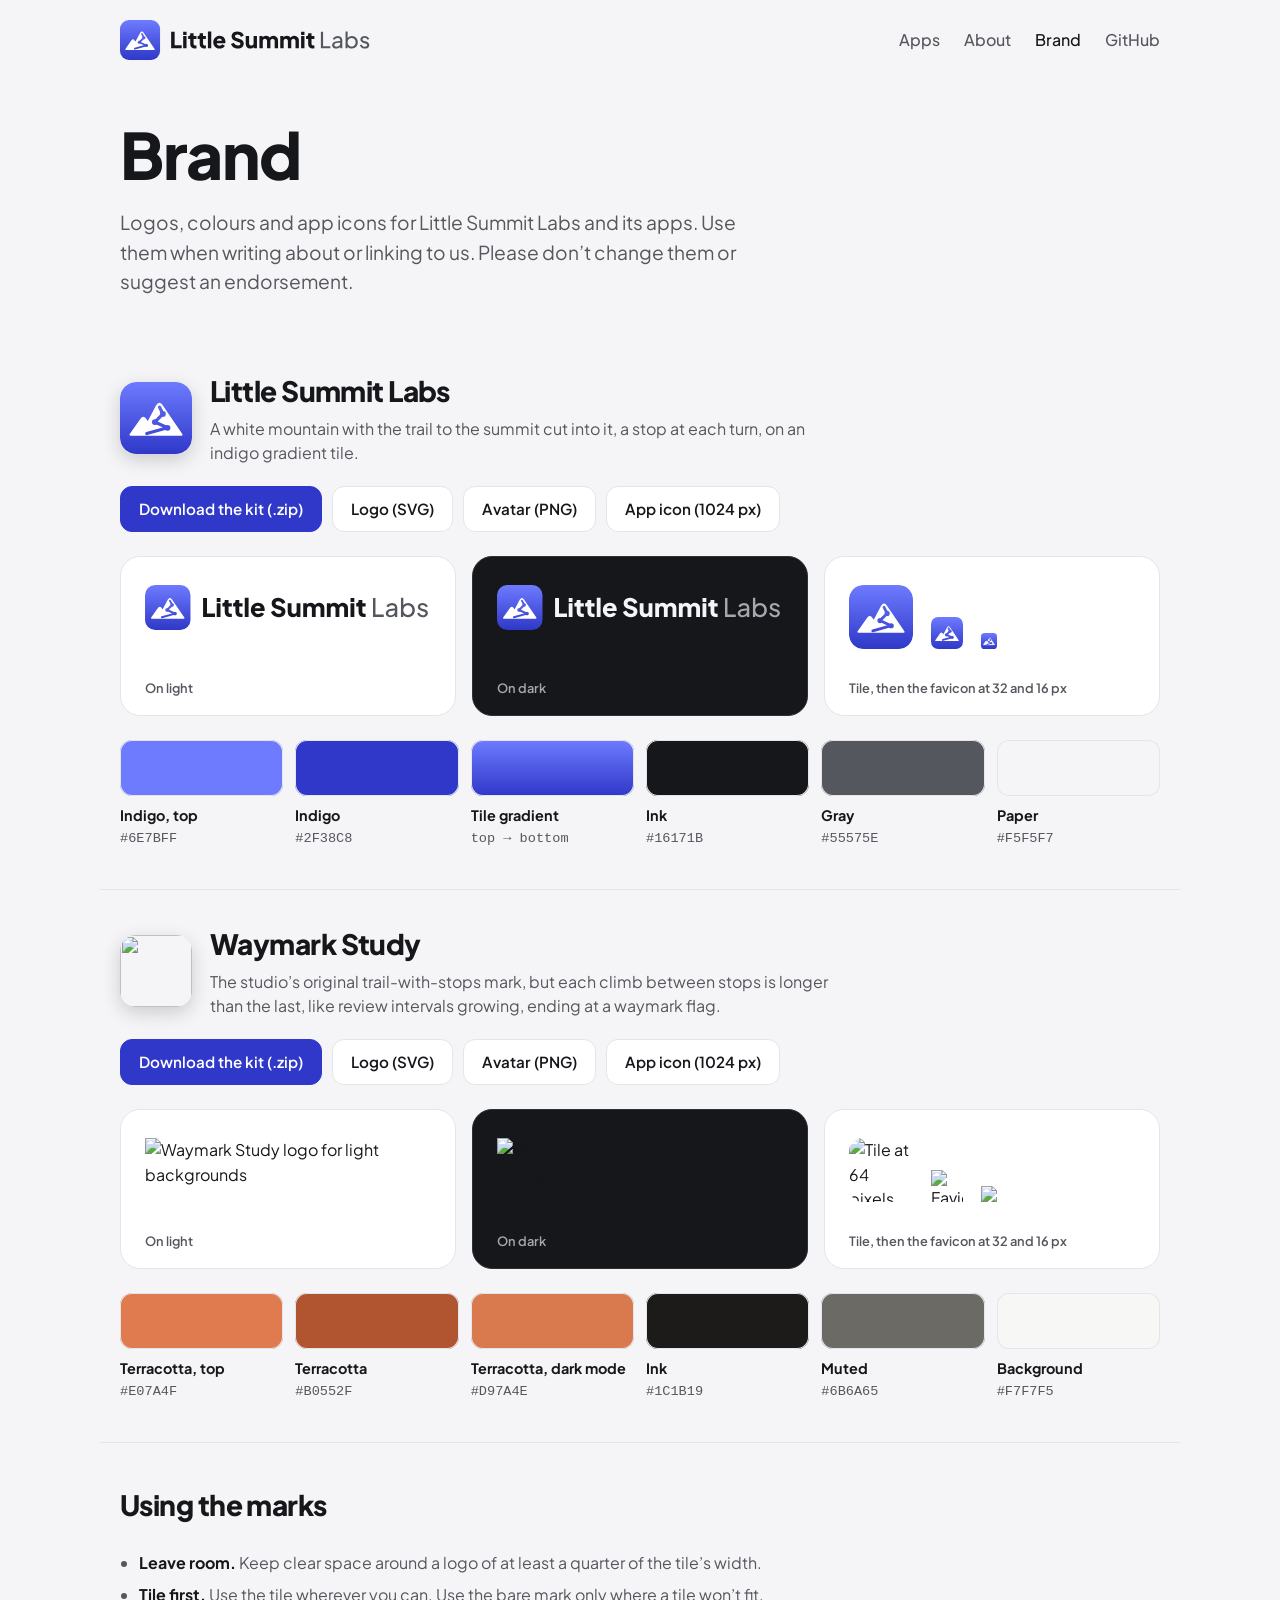
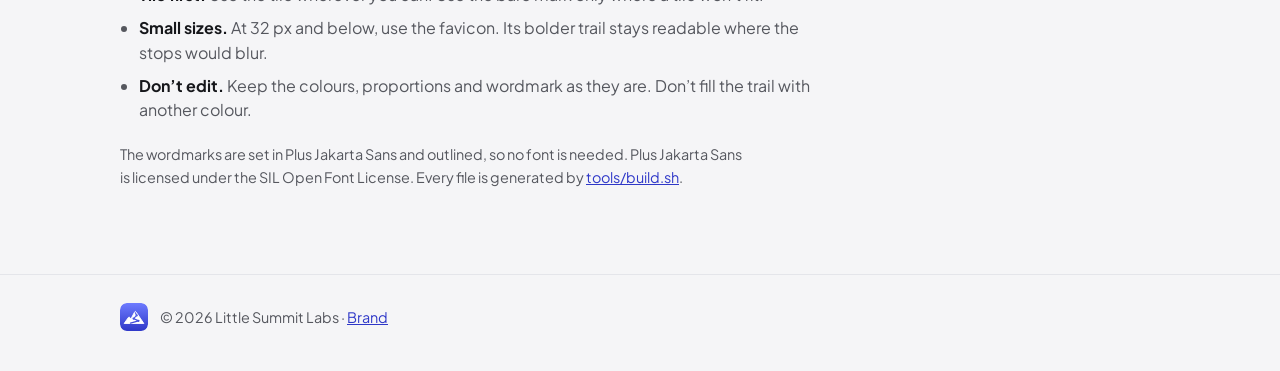
==== brand.html @ 04a77652 "Rename the studio to Little Summit Labs, with the summit mark The new mark is a solid white mountain" ====
<!doctype html>
<html lang="en">
<head>
  <meta charset="utf-8">
  <meta name="viewport" content="width=device-width, initial-scale=1">
  <title>Brand · Little Summit Labs</title>
  <meta name="description" content="Logos, colours and app icons for Little Summit Labs and Waymark Study, free to use when writing about them.">
  <meta name="theme-color" content="#2F38C8">

  <link rel="icon" href="favicon.svg" type="image/svg+xml">
  <link rel="icon" href="favicon.ico" sizes="16x16 32x32 48x48">
  <link rel="apple-touch-icon" href="apple-touch-icon.png">

  <meta property="og:type" content="website">
  <meta property="og:title" content="Brand · Little Summit Labs">
  <meta property="og:description" content="Logos, colours and app icons for Little Summit Labs and its apps.">
  <meta property="og:url" content="https://nmuschin.github.io/switchbacklabs/brand.html">
  <meta property="og:image" content="https://nmuschin.github.io/switchbacklabs/assets/social-card.png">
  <meta property="og:image:alt" content="The Little Summit Labs logo: a white mountain with a trail climbing to the summit, on an indigo tile">
  <meta name="twitter:card" content="summary_large_image">

  <link rel="preconnect" href="https://fonts.googleapis.com">
  <link rel="preconnect" href="https://fonts.gstatic.com" crossorigin>
  <link href="https://fonts.googleapis.com/css2?family=Plus+Jakarta+Sans:wght@400;500;700;800&display=swap" rel="stylesheet">
  <link rel="stylesheet" href="styles.css">
</head>
<body>
  <header class="site-header">
    <div class="wrap header-row">
      <a class="brand" href="./" aria-label="Little Summit Labs home">
        <picture>
          <source srcset="brand/little-summit-labs/svg/littlesummit-lockup-horizontal-dark.svg" media="(prefers-color-scheme: dark)">
          <img src="brand/little-summit-labs/svg/littlesummit-lockup-horizontal.svg" alt="Little Summit Labs" width="252" height="40">
        </picture>
      </a>
      <nav aria-label="Main">
        <a href="./#apps">Apps</a>
        <a href="./#about">About</a>
        <a href="brand.html" aria-current="page">Brand</a>
        <a href="https://github.com/nmuschin">GitHub</a>
      </nav>
    </div>
  </header>

  <main>
    <section class="hero hero-compact wrap">
      <h1>Brand</h1>
      <p class="lede">Logos, colours and app icons for Little Summit Labs and its apps. Use them when writing about or linking to us. Please don’t change them or suggest an endorsement.</p>
    </section>

    <section class="kit wrap" aria-labelledby="sb-title">
      <div class="kit-head">
        <img class="kit-tile" src="brand/little-summit-labs/svg/littlesummit-tile.svg" alt="" width="72" height="72">
        <div>
          <h2 id="sb-title">Little Summit Labs</h2>
          <p>A white mountain with the trail to the summit cut into it, a stop at each turn, on an indigo gradient tile.</p>
        </div>
      </div>
      <div class="downloads">
        <a class="button primary" href="brand/downloads/little-summit-labs-brand.zip" download>Download the kit (.zip)</a>
        <a class="button" href="brand/little-summit-labs/svg/littlesummit-lockup-horizontal.svg" download>Logo (SVG)</a>
        <a class="button" href="brand/little-summit-labs/png/littlesummit-avatar-400.png" download>Avatar (PNG)</a>
        <a class="button" href="brand/little-summit-labs/png/app-icon-1024.png" download>App icon (1024 px)</a>
      </div>

      <div class="previews">
        <figure class="preview light">
          <img src="brand/little-summit-labs/svg/littlesummit-lockup-horizontal.svg" alt="Little Summit Labs logo for light backgrounds" width="315" height="50">
          <figcaption>On light</figcaption>
        </figure>
        <figure class="preview dark">
          <img src="brand/little-summit-labs/svg/littlesummit-lockup-horizontal-dark.svg" alt="Little Summit Labs logo for dark backgrounds" width="315" height="50">
          <figcaption>On dark</figcaption>
        </figure>
        <figure class="preview light sizes">
          <div class="size-row">
            <img src="brand/little-summit-labs/svg/littlesummit-tile.svg" alt="Tile at 64 pixels" width="64" height="64">
            <img src="brand/little-summit-labs/svg/favicon.svg" alt="Favicon at 32 pixels" width="32" height="32">
            <img src="brand/little-summit-labs/svg/favicon.svg" alt="Favicon at 16 pixels" width="16" height="16">
          </div>
          <figcaption>Tile, then the favicon at 32 and 16 px</figcaption>
        </figure>
      </div>

      <ul class="swatches" aria-label="Little Summit Labs colours">
        <li><span class="chip" style="background: #6e7bff"></span><b>Indigo, top</b><code>#6E7BFF</code></li>
        <li><span class="chip" style="background: #2f38c8"></span><b>Indigo</b><code>#2F38C8</code></li>
        <li><span class="chip" style="background: linear-gradient(180deg, #6e7bff, #2f38c8)"></span><b>Tile gradient</b><code>top → bottom</code></li>
        <li><span class="chip" style="background: #16171b"></span><b>Ink</b><code>#16171B</code></li>
        <li><span class="chip" style="background: #55575e"></span><b>Gray</b><code>#55575E</code></li>
        <li><span class="chip" style="background: #f5f5f7"></span><b>Paper</b><code>#F5F5F7</code></li>
      </ul>
    </section>

    <section class="kit wrap" aria-labelledby="ws-title">
      <div class="kit-head">
        <img class="kit-tile" src="brand/waymark-study/svg/waymark-tile.svg" alt="" width="72" height="72">
        <div>
          <h2 id="ws-title">Waymark Study</h2>
          <p>The studio’s original trail-with-stops mark, but each climb between stops is longer than the last, like review intervals growing, ending at a waymark flag.</p>
        </div>
      </div>
      <div class="downloads">
        <a class="button primary" href="brand/downloads/waymark-study-brand.zip" download>Download the kit (.zip)</a>
        <a class="button" href="brand/waymark-study/svg/waymark-lockup-horizontal.svg" download>Logo (SVG)</a>
        <a class="button" href="brand/waymark-study/png/waymark-avatar-400.png" download>Avatar (PNG)</a>
        <a class="button" href="brand/waymark-study/png/app-icon-1024.png" download>App icon (1024 px)</a>
      </div>

      <div class="previews">
        <figure class="preview light">
          <img src="brand/waymark-study/svg/waymark-lockup-horizontal.svg" alt="Waymark Study logo for light backgrounds" width="280" height="50">
          <figcaption>On light</figcaption>
        </figure>
        <figure class="preview dark">
          <img src="brand/waymark-study/svg/waymark-lockup-horizontal-dark.svg" alt="Waymark Study logo for dark backgrounds" width="280" height="50">
          <figcaption>On dark</figcaption>
        </figure>
        <figure class="preview light sizes">
          <div class="size-row">
            <img src="brand/waymark-study/svg/waymark-tile.svg" alt="Tile at 64 pixels" width="64" height="64">
            <img src="brand/waymark-study/svg/favicon.svg" alt="Favicon at 32 pixels" width="32" height="32">
            <img src="brand/waymark-study/svg/favicon.svg" alt="Favicon at 16 pixels" width="16" height="16">
          </div>
          <figcaption>Tile, then the favicon at 32 and 16 px</figcaption>
        </figure>
      </div>

      <ul class="swatches" aria-label="Waymark Study colours">
        <li><span class="chip" style="background: #e07a4f"></span><b>Terracotta, top</b><code>#E07A4F</code></li>
        <li><span class="chip" style="background: #b0552f"></span><b>Terracotta</b><code>#B0552F</code></li>
        <li><span class="chip" style="background: #d97a4e"></span><b>Terracotta, dark mode</b><code>#D97A4E</code></li>
        <li><span class="chip" style="background: #1c1b19"></span><b>Ink</b><code>#1C1B19</code></li>
        <li><span class="chip" style="background: #6b6a65"></span><b>Muted</b><code>#6B6A65</code></li>
        <li><span class="chip" style="background: #f7f7f5"></span><b>Background</b><code>#F7F7F5</code></li>
      </ul>
    </section>

    <section class="wrap usage" aria-labelledby="usage-title">
      <h2 id="usage-title">Using the marks</h2>
      <ul>
        <li><b>Leave room.</b> Keep clear space around a logo of at least a quarter of the tile’s width.</li>
        <li><b>Tile first.</b> Use the tile wherever you can. Use the bare mark only where a tile won’t fit.</li>
        <li><b>Small sizes.</b> At 32 px and below, use the favicon. Its bolder trail stays readable where the stops would blur.</li>
        <li><b>Don’t edit.</b> Keep the colours, proportions and wordmark as they are. Don’t fill the trail with another colour.</li>
      </ul>
      <p class="fineprint">The wordmarks are set in Plus Jakarta Sans and outlined, so no font is needed. Plus Jakarta Sans is licensed under the SIL Open Font License. Every file is generated by <a href="https://github.com/nmuschin/switchbacklabs/tree/main/tools">tools/build.sh</a>.</p>
    </section>
  </main>

  <footer class="site-footer">
    <div class="wrap footer-row">
      <img src="brand/little-summit-labs/svg/littlesummit-tile.svg" alt="" width="28" height="28">
      <p>© 2026 Little Summit Labs · <a href="brand.html">Brand</a></p>
    </div>
  </footer>
</body>
</html>
---- styles.css ----
/* Little Summit Labs: colours from brand/little-summit-labs/README.md */
:root {
  --indigo-top: #6e7bff;
  --indigo: #2f38c8;
  --ink: #16171b;
  --gray: #55575e;
  --paper: #f5f5f7;
  --card: #ffffff;
  --border: #e4e5ea;
  --placeholder: #e5e8ff;
}

@media (prefers-color-scheme: dark) {
  :root {
    --ink: #f5f5f7;
    --gray: #a4a7ae;
    --paper: #16171b;
    --card: #1f2026;
    --border: #2e3038;
    --placeholder: #262a52;
    --indigo: #8c96ff;
  }
}

* { box-sizing: border-box; }

body {
  margin: 0;
  background: var(--paper);
  color: var(--ink);
  font-family: "Plus Jakarta Sans", system-ui, -apple-system, sans-serif;
  line-height: 1.55;
  -webkit-font-smoothing: antialiased;
}

a { color: var(--indigo); }
a:hover { color: var(--ink); }

.wrap {
  width: 100%;
  max-width: 1080px;
  margin: 0 auto;
  padding: 0 20px;
}

/* Header */
.site-header { padding: 20px 0; }
.header-row { display: flex; align-items: center; justify-content: space-between; gap: 16px; flex-wrap: wrap; }
.brand img { display: block; height: 40px; width: auto; }
nav { display: flex; gap: 24px; font-weight: 500; }
nav a { color: var(--gray); text-decoration: none; padding: 8px 0; }
nav a:hover { color: var(--ink); }

/* Hero */
.hero { padding-top: 56px; padding-bottom: 64px; }
.hero-mark { display: block; width: 96px; height: 96px; margin-bottom: 28px; border-radius: 22px; box-shadow: 0 10px 28px rgba(47, 56, 200, 0.28); }
h1 { margin: 0 0 20px; font-size: clamp(2.4rem, 6vw, 4rem); font-weight: 800; line-height: 1.05; letter-spacing: -0.02em; }
h1 span { color: var(--indigo); }
.lede { margin: 0; max-width: 34em; font-size: 1.2rem; color: var(--gray); }

/* Apps */
h2 { margin: 0 0 24px; font-size: 1.75rem; font-weight: 800; letter-spacing: -0.02em; }
.app-grid { list-style: none; margin: 0; padding: 0; display: grid; grid-template-columns: repeat(auto-fill, minmax(300px, 1fr)); gap: 16px; }
.app { display: flex; gap: 16px; align-items: flex-start; padding: 20px; background: var(--card); border: 1px solid var(--border); border-radius: 20px; }
.app > img, .icon-placeholder { flex: 0 0 64px; width: 64px; height: 64px; border-radius: 15px; }
.app > img { box-shadow: 0 2px 8px rgba(22, 23, 27, 0.12); }
.icon-placeholder { display: flex; align-items: center; justify-content: center; background: var(--placeholder); color: var(--indigo); }
.app h3 { margin: 0; font-size: 1.1rem; font-weight: 700; }
.app p { margin: 0; color: var(--gray); font-size: 0.95rem; }
.app .platforms { margin: 2px 0 8px; font-size: 0.8rem; font-weight: 700; letter-spacing: 0.04em; text-transform: uppercase; color: var(--indigo); }

/* About */
.about { padding-top: 72px; padding-bottom: 72px; }
.about p { max-width: 38em; font-size: 1.1rem; color: var(--gray); }

/* Brand page */
nav a[aria-current="page"] { color: var(--ink); }
.hero-compact { padding-top: 40px; padding-bottom: 40px; }
.kit { padding-top: 32px; padding-bottom: 40px; }
.kit + .kit { border-top: 1px solid var(--border); }
.kit-head { display: flex; gap: 18px; align-items: center; margin-bottom: 20px; }
.kit-head h2 { margin: 0 0 4px; }
.kit-head p { margin: 0; max-width: 40em; color: var(--gray); }
.kit-tile { flex: 0 0 72px; border-radius: 16px; box-shadow: 0 6px 18px rgba(22, 23, 27, 0.18); }

.downloads { display: flex; flex-wrap: wrap; gap: 10px; margin-bottom: 24px; }
.button { display: inline-flex; align-items: center; min-height: 44px; padding: 10px 18px; border: 1px solid var(--border); border-radius: 12px; background: var(--card); color: var(--ink); font-weight: 600; font-size: 0.95rem; text-decoration: none; }
.button:hover { border-color: var(--indigo); color: var(--ink); }
.button.primary { background: #2f38c8; border-color: #2f38c8; color: #ffffff; }
.button.primary:hover { background: #262eaa; color: #ffffff; }

.previews { display: grid; grid-template-columns: repeat(auto-fit, minmax(280px, 1fr)); gap: 16px; margin: 0 0 24px; }
.preview { margin: 0; min-height: 160px; padding: 28px 24px 16px; border-radius: 20px; display: flex; flex-direction: column; justify-content: space-between; gap: 20px; }
.preview img { max-width: 100%; height: auto; }
.preview.light { background: #ffffff; border: 1px solid #e4e5ea; }
.preview.dark { background: #16171b; border: 1px solid #2e3038; }
.preview figcaption { font-size: 0.8rem; font-weight: 600; color: #55575e; }
.preview.dark figcaption { color: #a4a7ae; }
.size-row { display: flex; align-items: flex-end; gap: 18px; }
.size-row img:first-child { border-radius: 14px; }

.swatches { list-style: none; margin: 0; padding: 0; display: grid; grid-template-columns: repeat(auto-fill, minmax(150px, 1fr)); gap: 12px; }
.swatches li { display: flex; flex-direction: column; gap: 2px; font-size: 0.9rem; }
/* Every chip gets a hairline, so ink stays visible on the dark theme and paper on the light one. */
.chip { display: block; height: 56px; border-radius: 12px; margin-bottom: 6px; box-shadow: inset 0 0 0 1px var(--border); }
.swatches code { color: var(--gray); font-size: 0.85rem; }

.usage { padding-top: 40px; padding-bottom: 72px; border-top: 1px solid var(--border); }
.usage ul { margin: 0 0 20px; padding-left: 1.2em; max-width: 44em; color: var(--gray); }
.usage li { margin-bottom: 8px; }
.usage b { color: var(--ink); }
.fineprint { max-width: 44em; font-size: 0.9rem; color: var(--gray); }

/* Footer */
.site-footer { border-top: 1px solid var(--border); padding: 28px 0 40px; }
.footer-row { display: flex; align-items: center; gap: 12px; }
.footer-row img { border-radius: 7px; }
.footer-row p { margin: 0; color: var(--gray); font-size: 0.9rem; }

@media (max-width: 520px) {
  .app-grid { grid-template-columns: 1fr; }
  .hero { padding-top: 32px; padding-bottom: 48px; }
}
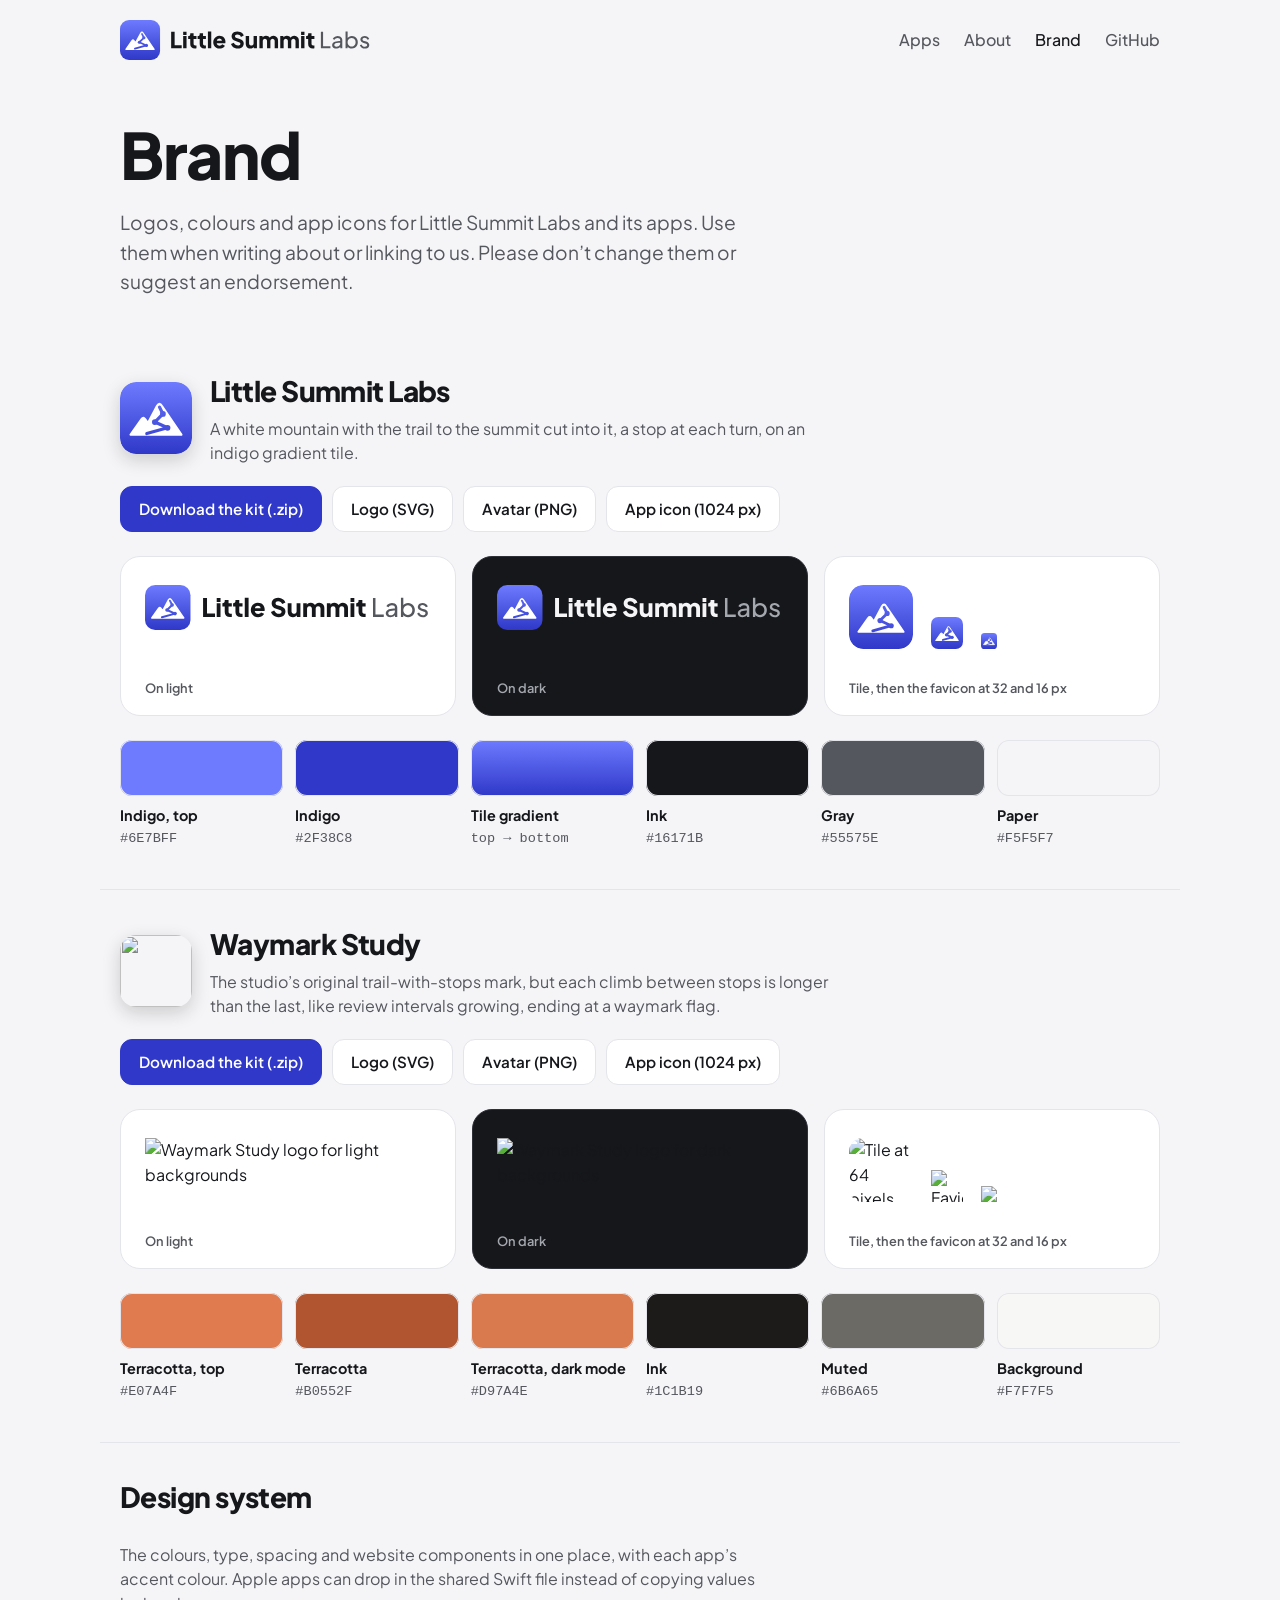
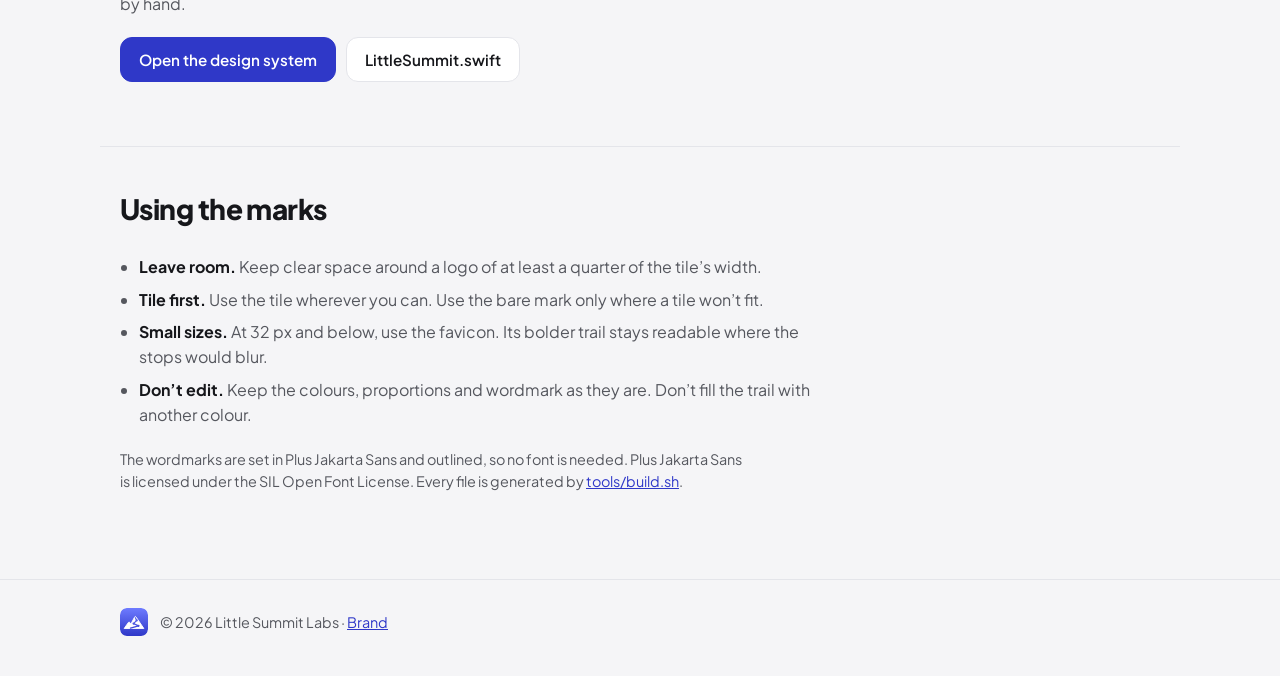
==== commit c9fbc041: "Add the shared Swift file and link the design system from the brand page - brand/swift/LittleSummit." ====
--- a/brand.html
+++ b/brand.html
@@ -14,8 +14,8 @@
   <meta property="og:type" content="website">
   <meta property="og:title" content="Brand · Little Summit Labs">
   <meta property="og:description" content="Logos, colours and app icons for Little Summit Labs and its apps.">
-  <meta property="og:url" content="https://nmuschin.github.io/switchbacklabs/brand.html">
-  <meta property="og:image" content="https://nmuschin.github.io/switchbacklabs/assets/social-card.png">
+  <meta property="og:url" content="https://nmuschin.github.io/littlesummitlabs/brand.html">
+  <meta property="og:image" content="https://nmuschin.github.io/littlesummitlabs/assets/social-card.png">
   <meta property="og:image:alt" content="The Little Summit Labs logo: a white mountain with a trail climbing to the summit, on an indigo tile">
   <meta name="twitter:card" content="summary_large_image">
 
@@ -136,6 +136,15 @@
       </ul>
     </section>
 
+    <section class="kit wrap" aria-labelledby="ds-title">
+      <h2 id="ds-title">Design system</h2>
+      <p class="kit-intro">The colours, type, spacing and website components in one place, with each app’s accent colour. Apple apps can drop in the shared Swift file instead of copying values by hand.</p>
+      <div class="downloads">
+        <a class="button primary" href="https://claude.ai/artifact/JJkKeFpRHaozNpigMcTxut">Open the design system</a>
+        <a class="button" href="brand/swift/LittleSummit.swift" download>LittleSummit.swift</a>
+      </div>
+    </section>
+
     <section class="wrap usage" aria-labelledby="usage-title">
       <h2 id="usage-title">Using the marks</h2>
       <ul>
@@ -144,7 +153,7 @@
         <li><b>Small sizes.</b> At 32 px and below, use the favicon. Its bolder trail stays readable where the stops would blur.</li>
         <li><b>Don’t edit.</b> Keep the colours, proportions and wordmark as they are. Don’t fill the trail with another colour.</li>
       </ul>
-      <p class="fineprint">The wordmarks are set in Plus Jakarta Sans and outlined, so no font is needed. Plus Jakarta Sans is licensed under the SIL Open Font License. Every file is generated by <a href="https://github.com/nmuschin/switchbacklabs/tree/main/tools">tools/build.sh</a>.</p>
+      <p class="fineprint">The wordmarks are set in Plus Jakarta Sans and outlined, so no font is needed. Plus Jakarta Sans is licensed under the SIL Open Font License. Every file is generated by <a href="https://github.com/nmuschin/littlesummitlabs/tree/main/tools">tools/build.sh</a>.</p>
     </section>
   </main>
 
--- a/styles.css
+++ b/styles.css
@@ -81,6 +81,7 @@
 .kit-head { display: flex; gap: 18px; align-items: center; margin-bottom: 20px; }
 .kit-head h2 { margin: 0 0 4px; }
 .kit-head p { margin: 0; max-width: 40em; color: var(--gray); }
+.kit-intro { margin: 0 0 20px; max-width: 40em; color: var(--gray); }
 .kit-tile { flex: 0 0 72px; border-radius: 16px; box-shadow: 0 6px 18px rgba(22, 23, 27, 0.18); }
 
 .downloads { display: flex; flex-wrap: wrap; gap: 10px; margin-bottom: 24px; }
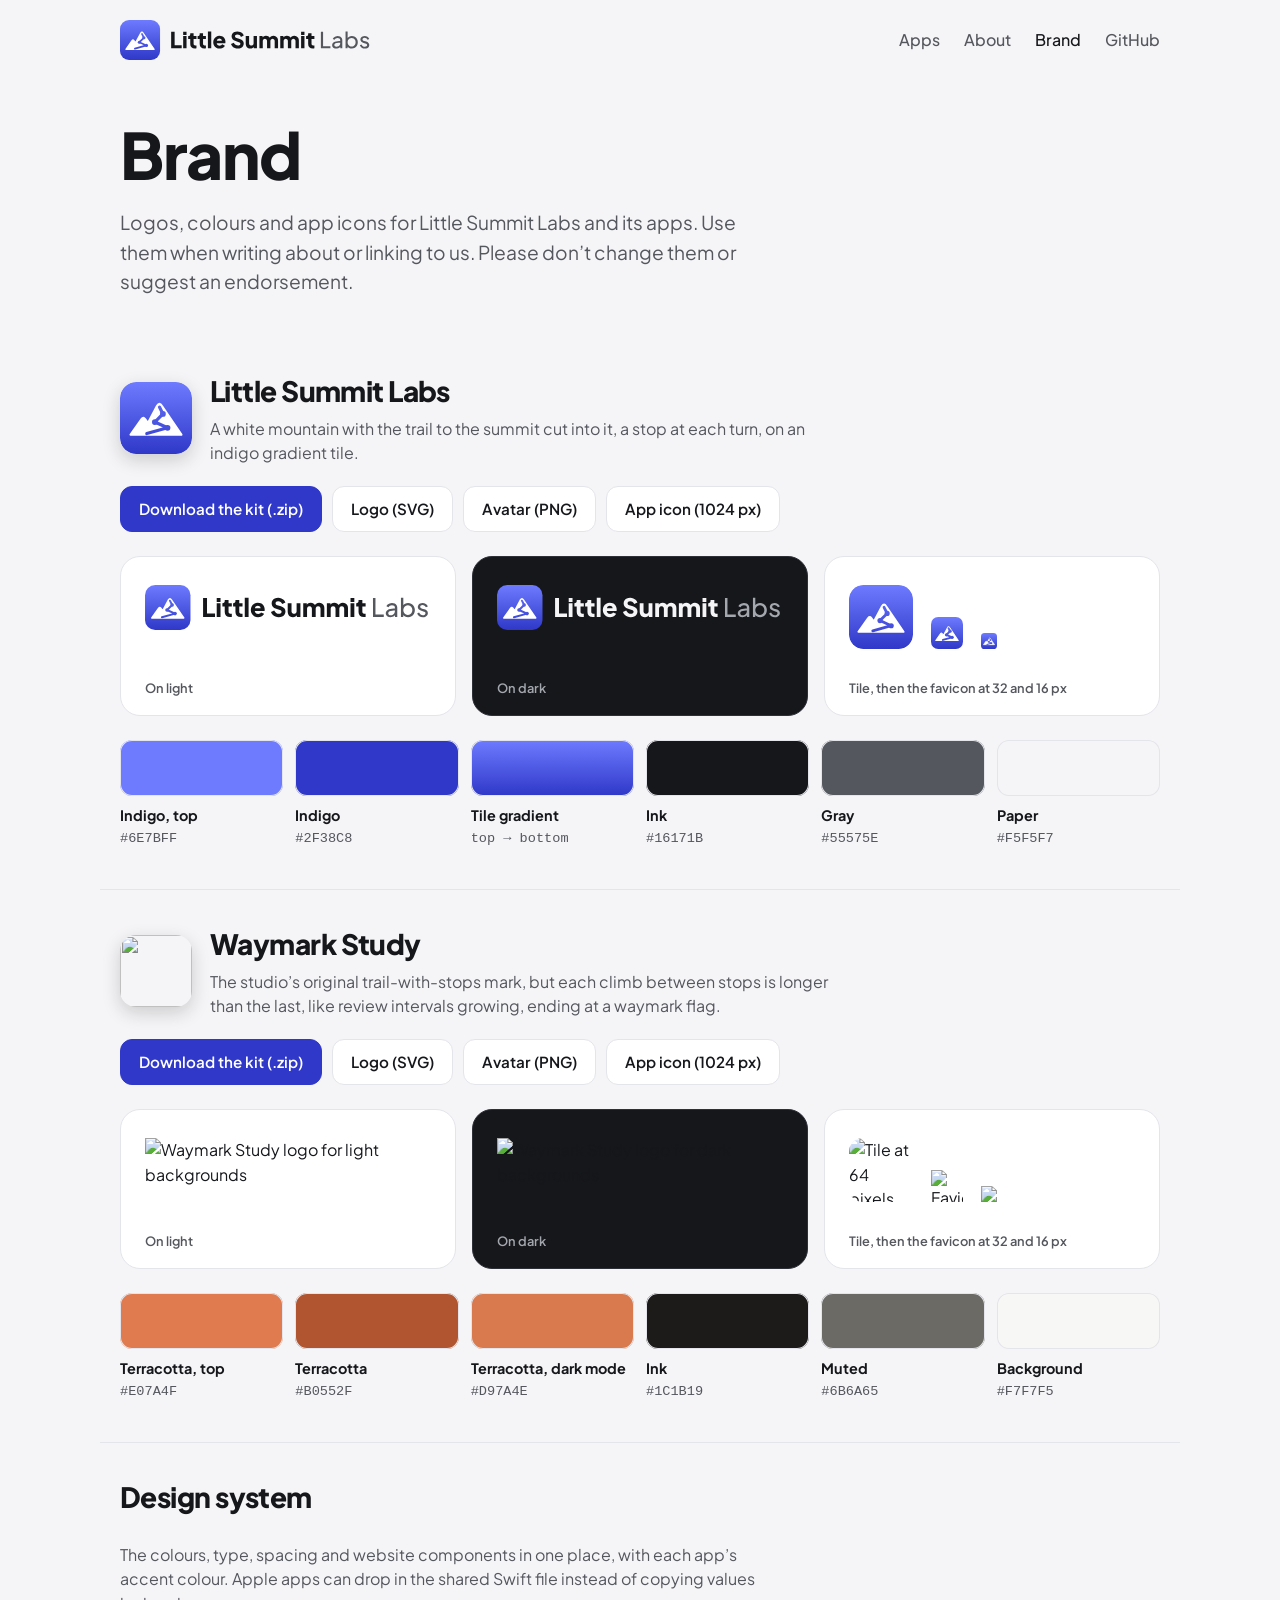
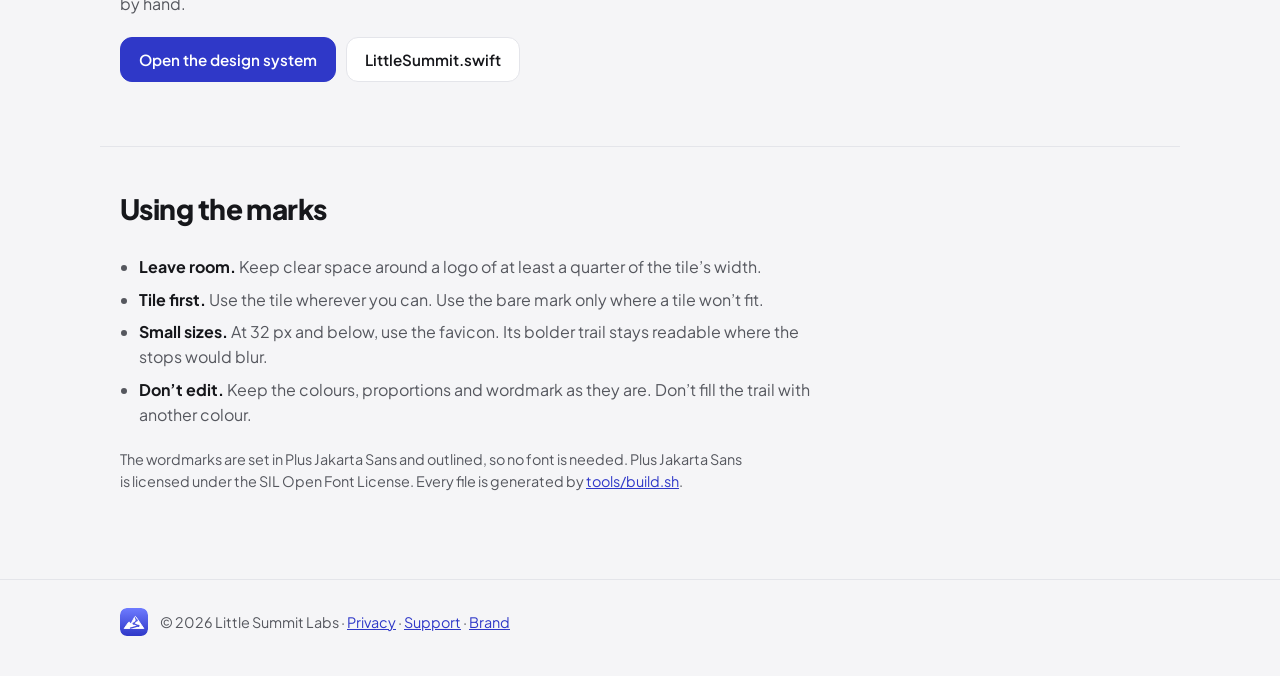
==== commit d64019dc: "Merge main into claude/privacy-support Resolves the footer conflict in index.html and brand.html: ke" ====
--- a/brand.html
+++ b/brand.html
@@ -160,7 +160,7 @@
   <footer class="site-footer">
     <div class="wrap footer-row">
       <img src="brand/little-summit-labs/svg/littlesummit-tile.svg" alt="" width="28" height="28">
-      <p>© 2026 Little Summit Labs · <a href="brand.html">Brand</a></p>
+      <p>© 2026 Little Summit Labs · <a href="privacy/">Privacy</a> · <a href="support.html">Support</a> · <a href="brand.html">Brand</a></p>
     </div>
   </footer>
 </body>
--- a/styles.css
+++ b/styles.css
@@ -122,3 +122,20 @@
   .app-grid { grid-template-columns: 1fr; }
   .hero { padding-top: 32px; padding-bottom: 48px; }
 }
+
+/* Privacy and support pages */
+.prose { max-width: 760px; padding-top: 40px; padding-bottom: 72px; }
+.prose h1 { font-size: clamp(2rem, 5vw, 2.75rem); margin-bottom: 8px; }
+.prose h2 { font-size: 1.25rem; margin: 36px 0 8px; }
+.prose h3 { font-size: 1.05rem; margin: 24px 0 4px; }
+.prose p, .prose li { color: var(--gray); }
+.prose strong { color: var(--ink); }
+.prose ul { padding-left: 1.2em; }
+.prose li { margin-bottom: 6px; }
+.prose .summary { font-size: 1.15rem; color: var(--ink); }
+.crumb { margin: 0 0 8px; font-size: 0.9rem; }
+.updated { margin: 0 0 24px; font-size: 0.9rem; }
+.prose .policy-list { list-style: none; padding: 0; margin: 28px 0; display: grid; gap: 10px; }
+.policy-list li { display: flex; flex-direction: column; gap: 2px; padding: 16px 20px; background: var(--card); border: 1px solid var(--border); border-radius: 16px; margin: 0; }
+.policy-list a { font-weight: 700; font-size: 1.05rem; text-decoration: none; }
+.policy-list span { font-size: 0.95rem; }
